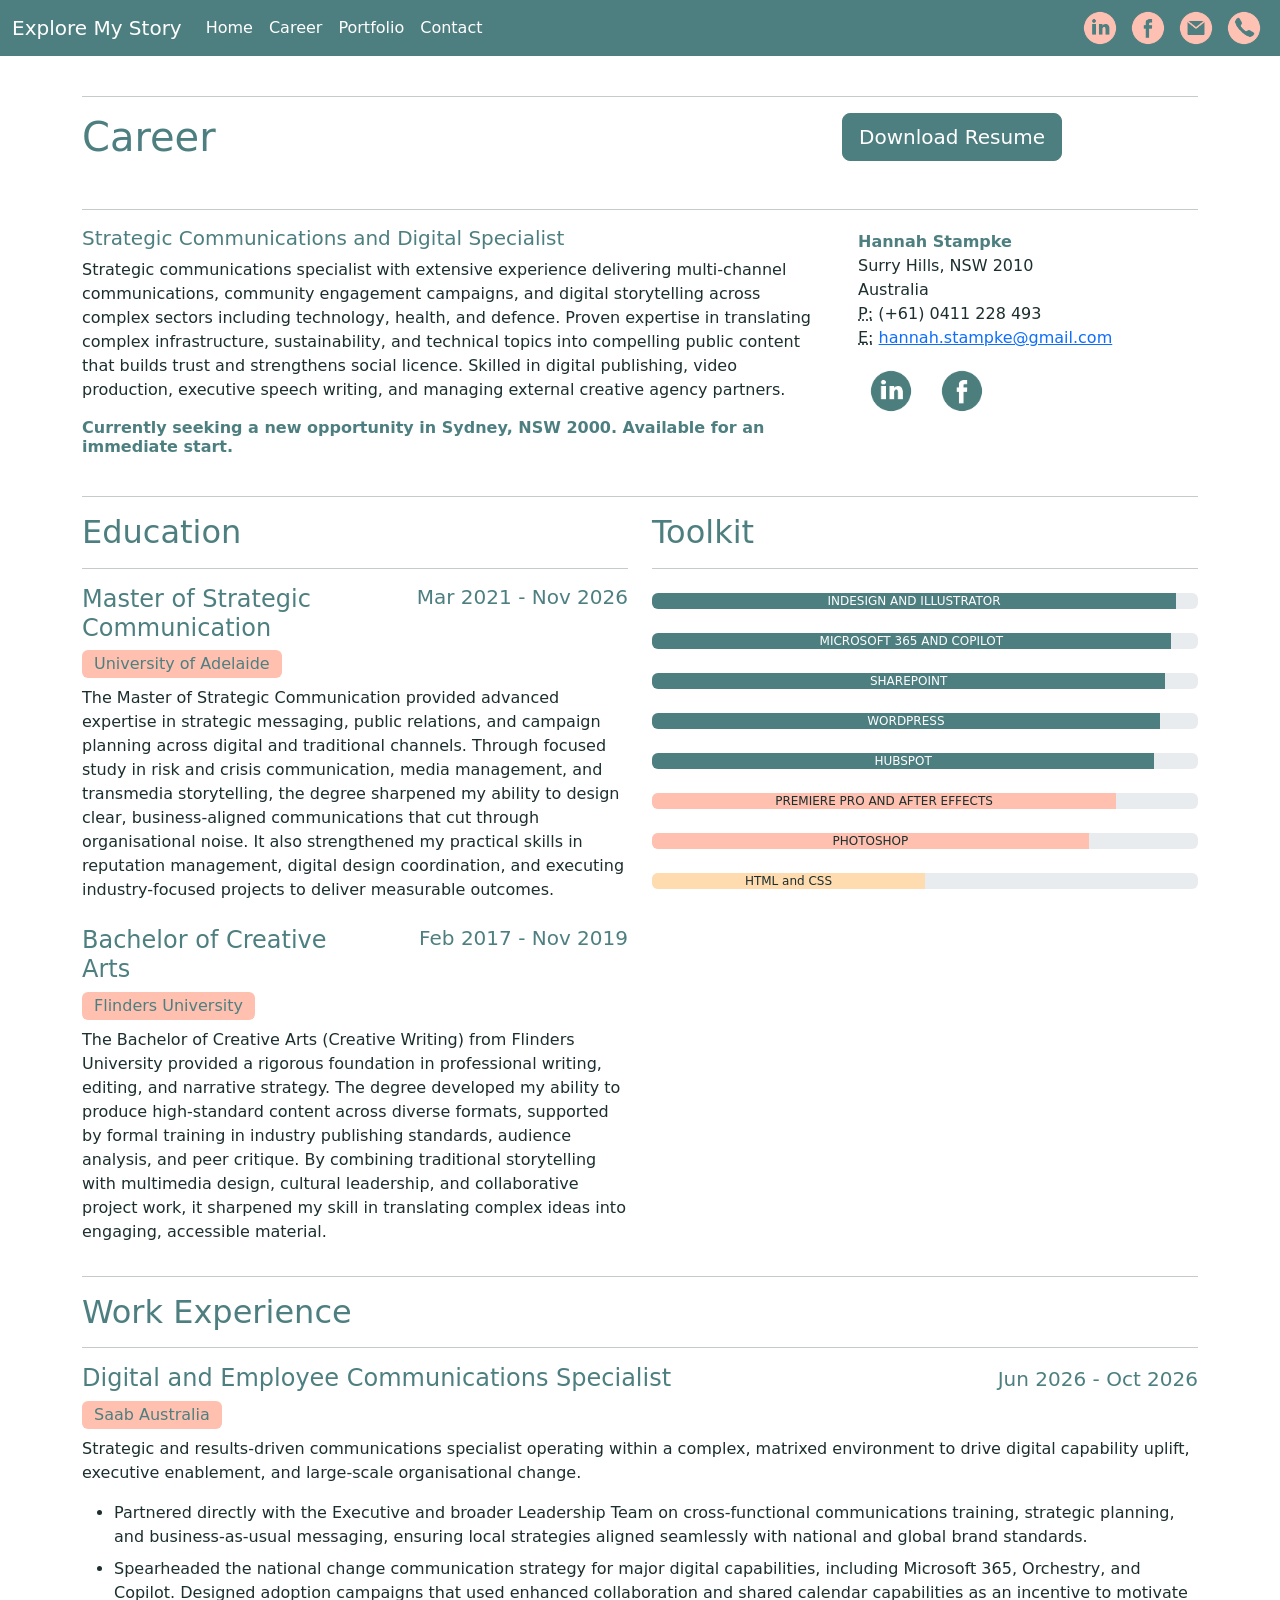
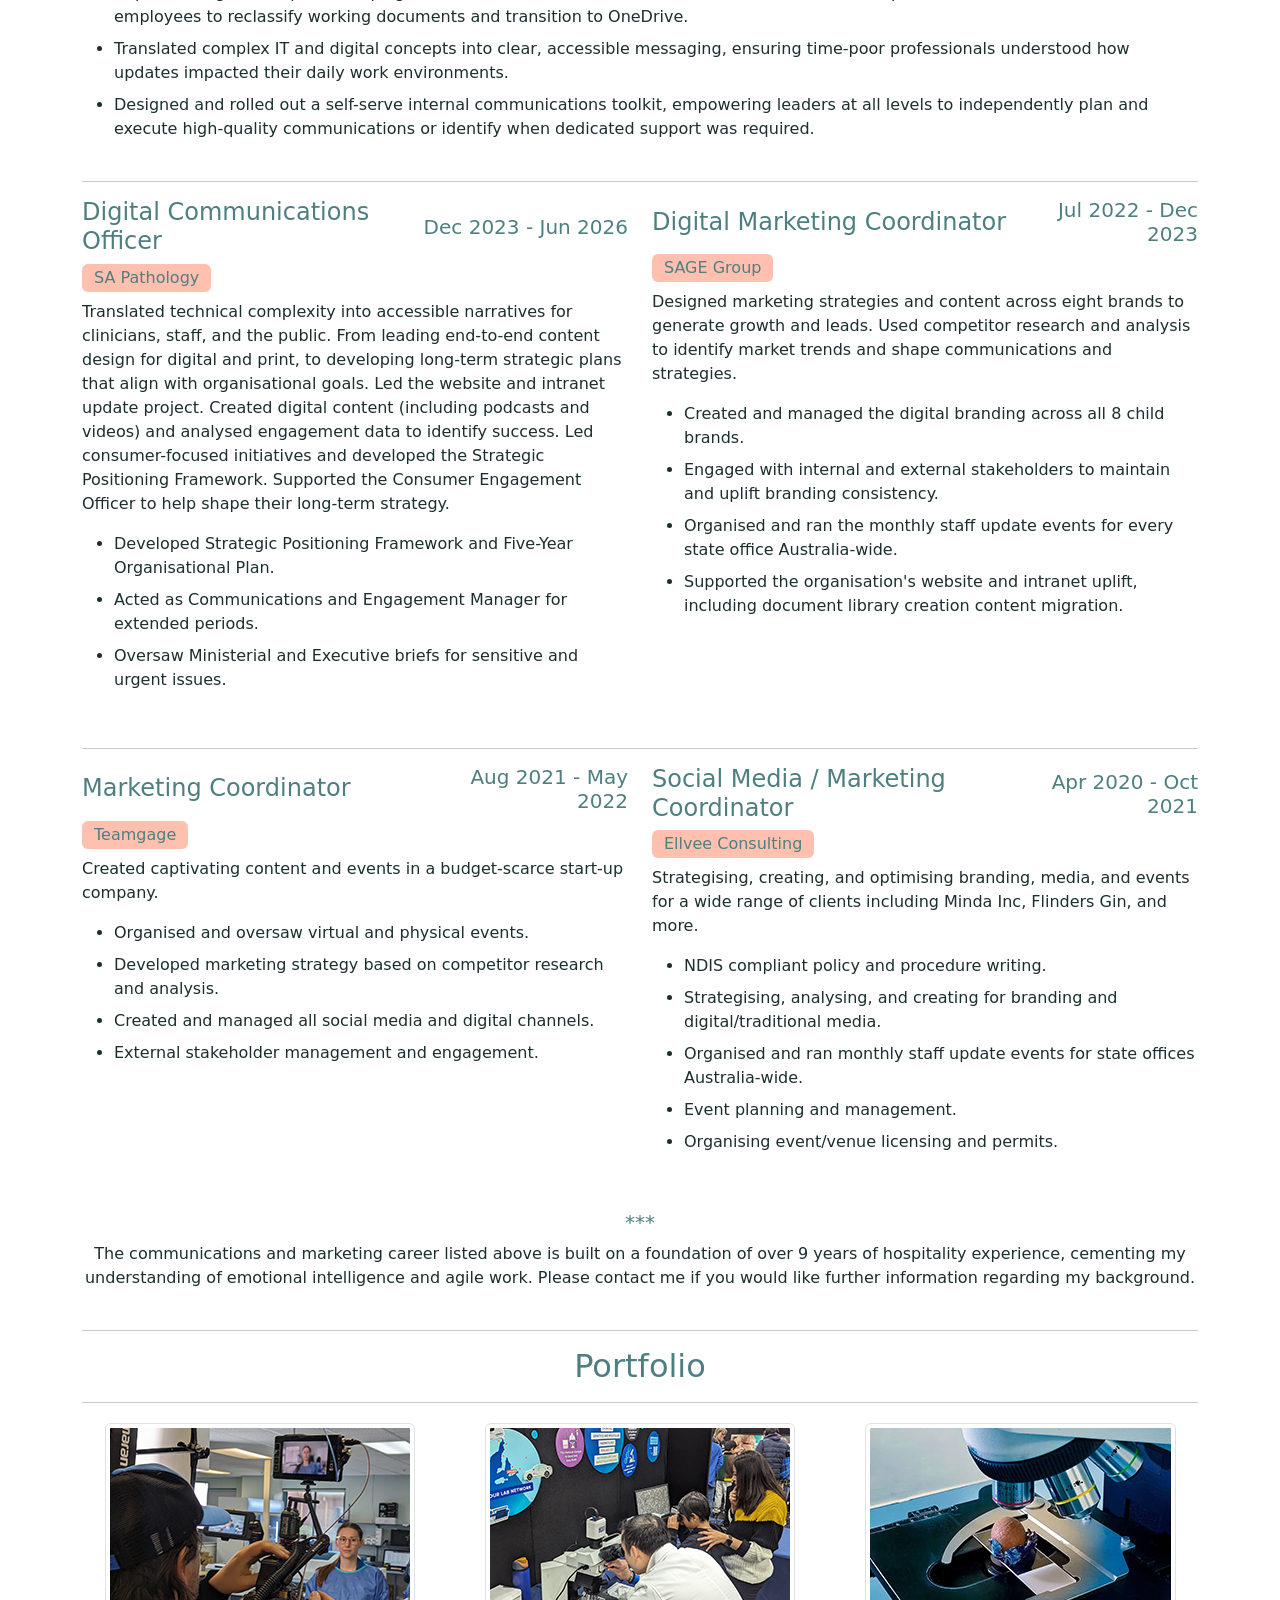
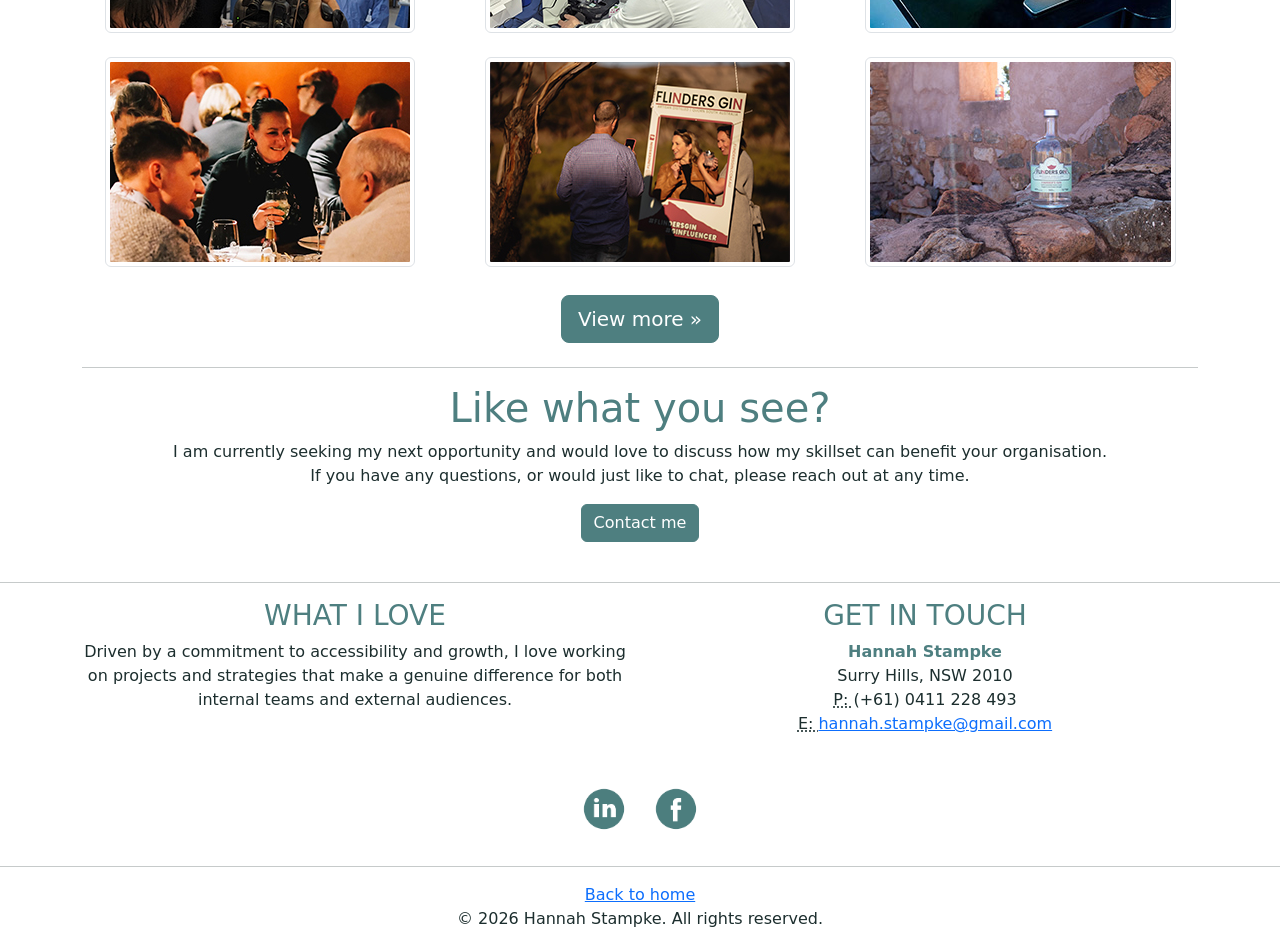
==== Career Page.html @ 4f08bca9 "first commit" ====
<!DOCTYPE html>
<html lang="en">
<head>
  <meta charset="utf-8">
  <meta http-equiv="X-UA-Compatible" content="IE=edge">
  <meta name="viewport" content="width=device-width, initial-scale=1">
  <title>Hannah Stampke Career Page</title>
  <!-- Bootstrap -->
  <link href="css/bootstrap-copy.css" rel="stylesheet">
</head>
<body>
  <nav class="navbar navbar-expand-lg navbar-dark bg-dark">
  <div class="container-fluid">
    <a class="navbar-brand" href="#">Explore My Story</a>
    <button class="navbar-toggler" type="button" data-bs-toggle="collapse" data-bs-target="#navbarSupportedContent" aria-controls="navbarSupportedContent" aria-expanded="false" aria-label="Toggle navigation">
      <span class="navbar-toggler-icon"></span>
    </button>
    <div class="collapse navbar-collapse" id="navbarSupportedContent">
      <ul class="navbar-nav text-center text-lg-start mx-auto ms-lg-0 me-lg-auto mb-2 mb-lg-0">
        <li class="nav-item">
          <a class="nav-link" href="index.html">Home</a>
        </li>
        <li class="nav-item">
          <a class="nav-link" href="Career Page.html">Career</a>
        </li>
        <li class="nav-item">
          <a class="nav-link" href="Portfolio Page.html">Portfolio</a>
        </li>
        <li class="nav-item">
          <a class="nav-link active" aria-current="page" href="Contact me page.html">Contact</a>
        </li>
      </ul>
      <div class="d-flex justify-content-center justify-content-lg-start mb-2 mb-lg-0">
        <a href="https://www.linkedin.com/in/hannah-stampke-802a62189/" target="_blank"><img class="mx-1" src="images/Linkedin Icon pink.png" alt="LinkedIn Icon" width="40" height="40"></a>
        <a href="https://www.facebook.com/hannah.stampke" target="_blank"><img class="mx-1" src="images/Facebook Icon pink.png" alt="Facebook Icon" width="40" height="40"></a>
        <a href="mailto:hannah.stampke@gmail.com"><img class="mx-1" src="images/email icon pink.png" alt="Email Icon" width="40" height="40"></a>
        <a href="tel:+61411228493"><img class="mx-1" src="images/phone icon pink.png" alt="Phone Icon" width="40" height="40"></a>
      </div>
    </div>
  </div>
</nav>

  <section>
    <div class="container">
      <div class="row"><br></div>
      <hr>
      <div class="row">
        <div class="col-lg-8 col-md-6 col-sm-12">
          <h1>Career</h1>
          <br>
        </div>
        <div class="col-lg-3 col-md-6 col-sm-12">
          <a class="btn btn-primary btn-lg" href="https://drive.google.com/file/d/1JiKF8UIN7E0deOHd1glZa2Aoj5-ndY9e/view?usp=sharing" target="_blank" role="button">Download Resume</a>
          <br>
        </div>
      </div>
      <hr>

      <div class="row">
        <div class="col-md-8 col-sm-12 mb-3">
          <div class="media-body">
            <h5 class="mt-0">Strategic Communications and Digital Specialist</h5>
            <p>Strategic communications specialist with extensive experience delivering multi-channel communications, community engagement campaigns, and digital storytelling across complex sectors including technology, health, and defence. Proven expertise in translating complex infrastructure, sustainability, and technical topics into compelling public content that builds trust and strengthens social licence. Skilled in digital publishing, video production, executive speech writing, and managing external creative agency partners.</p>
            <h6 class="mt-0">Currently seeking a new opportunity in Sydney, NSW 2000. Available for an immediate start.</h6>
          </div>
        </div>
        <div class="col-md-4 col-sm-12 mb-3">
          <div class="row justify-content-md-around m-1">
            <address>
              <strong>Hannah Stampke</strong><br>
              Surry Hills, NSW 2010<br>
              Australia<br>
              <abbr title="Phone">P:</abbr> (+61) 0411 228 493<br>
              <abbr title="Email">E:</abbr> <a href="mailto:hannah.stampke@gmail.com">hannah.stampke@gmail.com</a>
            </address>
            <div class="col-12 my-0">
              <a href="https://www.linkedin.com/in/hannah-stampke-802a62189/" target="_blank"><img class="mx-2" src="images/LinkedIn Icon.png" alt="LinkedIn Icon" width="50" height="50"></a>
              <a href="https://www.facebook.com/hannah.stampke" target="_blank"><img class="mx-2" src="images/Facebook Icon.png" alt="Facebook Icon" width="50" height="50"></a>
            </div>
          </div>
        </div>
      </div>
      <hr>

      <div class="row">
        <div class="col-md-6 col-sm-12">
          <h2>Education</h2>
          <hr>
          <div class="row">
            <div class="col-6">
              <h4>Master of Strategic Communication</h4>
            </div>
            <div class="col-6 text-end">
              <h5>Mar 2021 - Nov 2026</h5>
            </div>
          </div>
          <h5><span class="badge">University of Adelaide</span></h5>
          <p>The Master of Strategic Communication provided advanced expertise in strategic messaging, public relations, and campaign planning across digital and traditional channels. Through focused study in risk and crisis communication, media management, and transmedia storytelling, the degree sharpened my ability to design clear, business-aligned communications that cut through organisational noise. It also strengthened my practical skills in reputation management, digital design coordination, and executing industry-focused projects to deliver measurable outcomes.</p>
          
          <div class="row mt-4">
            <div class="col-6">
              <h4>Bachelor of Creative Arts</h4>
            </div>
            <div class="col-6 text-end">
              <h5>Feb 2017 - Nov 2019</h5>
            </div>
          </div>
          <h5><span class="badge">Flinders University</span></h5>
          <p>The Bachelor of Creative Arts (Creative Writing) from Flinders University provided a rigorous foundation in professional writing, editing, and narrative strategy. The degree developed my ability to produce high-standard content across diverse formats, supported by formal training in industry publishing standards, audience analysis, and peer critique. By combining traditional storytelling with multimedia design, cultural leadership, and collaborative project work, it sharpened my skill in translating complex ideas into engaging, accessible material.</p>
        </div>

        <div class="col-md-6 col-sm-12">
          <h2>Toolkit</h2>
          <hr>
          <div class="progress mt-4">
            <div class="progress-bar bg-success progress-bar-text" role="progressbar" aria-valuenow="96" aria-valuemin="0" aria-valuemax="100" style="width: 96%">INDESIGN AND ILLUSTRATOR</div>
          </div>
          <div class="progress mt-4">
            <div class="progress-bar bg-success progress-bar-text" role="progressbar" aria-valuenow="95" aria-valuemin="0" aria-valuemax="100" style="width: 95%">MICROSOFT 365 AND COPILOT</div>
          </div>
          <div class="progress mt-4">
            <div class="progress-bar bg-success progress-bar-text" role="progressbar" aria-valuenow="94" aria-valuemin="0" aria-valuemax="100" style="width: 94%">SHAREPOINT</div>
          </div>
          <div class="progress mt-4">
            <div class="progress-bar bg-success progress-bar-text" role="progressbar" aria-valuenow="93" aria-valuemin="0" aria-valuemax="100" style="width: 93%">WORDPRESS</div>
          </div>
          <div class="progress mt-4">
            <div class="progress-bar bg-success progress-bar-text" role="progressbar" aria-valuenow="92" aria-valuemin="0" aria-valuemax="100" style="width: 92%">HUBSPOT</div>
          </div>
          <div class="progress mt-4">
            <div class="progress-bar bg-info" role="progressbar" aria-valuenow="85" aria-valuemin="0" aria-valuemax="100" style="width: 85%">PREMIERE PRO AND AFTER EFFECTS</div>
          </div>
          <div class="progress mt-4">
            <div class="progress-bar bg-info" role="progressbar" aria-valuenow="80" aria-valuemin="0" aria-valuemax="100" style="width: 80%">PHOTOSHOP</div>
          </div>
          <div class="progress mt-4">
            <div class="progress-bar bg-warning" role="progressbar" aria-valuenow="50" aria-valuemin="0" aria-valuemax="100" style="width: 50%">HTML and CSS</div>
          </div>
        </div>
      </div>
      <hr>

      <h2>Work Experience</h2>
      <hr>

      <!-- Saab Australia -->
      <div class="row mb-4">
        <div class="col-12">
          <div class="row align-items-center">
            <div class="col-lg-7 col-md-12">
              <h4>Digital and Employee Communications Specialist</h4>
            </div>
            <div class="col-lg-5 col-md-12 text-lg-end">
              <h5>Jun 2026 - Oct 2026</h5>
            </div>
          </div>
          <h5><span class="badge">Saab Australia</span></h5>
          <p>Strategic and results-driven communications specialist operating within a complex, matrixed environment to drive digital capability uplift, executive enablement, and large-scale organisational change.</p>
          <ul>
            <li class="mb-2">Partnered directly with the Executive and broader Leadership Team on cross-functional communications training, strategic planning, and business-as-usual messaging, ensuring local strategies aligned seamlessly with national and global brand standards.</li>
            <li class="mb-2">Spearheaded the national change communication strategy for major digital capabilities, including Microsoft 365, Orchestry, and Copilot. Designed adoption campaigns that used enhanced collaboration and shared calendar capabilities as an incentive to motivate employees to reclassify working documents and transition to OneDrive.</li>
            <li class="mb-2">Translated complex IT and digital concepts into clear, accessible messaging, ensuring time-poor professionals understood how updates impacted their daily work environments.</li>
            <li>Designed and rolled out a self-serve internal communications toolkit, empowering leaders at all levels to independently plan and execute high-quality communications or identify when dedicated support was required.</li>
          </ul>
        </div>
      </div>
      <hr>

      <!-- SA Pathology & SAGE Group -->
      <div class="row mb-4">
        <div class="col-md-6 col-sm-12 mb-3">
          <div class="row align-items-center">
            <div class="col-lg-7 col-md-12">
              <h4>Digital Communications Officer</h4>
            </div>
            <div class="col-lg-5 col-md-12 text-lg-end">
              <h5>Dec 2023 - Jun 2026</h5>
            </div>
          </div>
          <h5><span class="badge">SA Pathology</span></h5>
          <p>Translated technical complexity into accessible narratives for clinicians, staff, and the public. From leading end-to-end content design for digital and print, to developing long-term strategic plans that align with organisational goals. Led the website and intranet update project. Created digital content (including podcasts and videos) and analysed engagement data to identify success. Led consumer-focused initiatives and developed the Strategic Positioning Framework. Supported the Consumer Engagement Officer to help shape their long-term strategy.</p>
          <ul>
            <li class="mb-2">Developed Strategic Positioning Framework and Five-Year Organisational Plan.</li>
            <li class="mb-2">Acted as Communications and Engagement Manager for extended periods.</li>
            <li>Oversaw Ministerial and Executive briefs for sensitive and urgent issues.</li>
          </ul>
        </div>
        <div class="col-md-6 col-sm-12 mb-3">
          <div class="row align-items-center">
            <div class="col-lg-8 col-md-12">
              <h4>Digital Marketing Coordinator</h4>
            </div>
            <div class="col-lg-4 col-md-12 text-lg-end">
              <h5>Jul 2022 - Dec 2023</h5>
            </div>
          </div>
          <h5><span class="badge">SAGE Group</span></h5>
          <p>Designed marketing strategies and content across eight brands to generate growth and leads. Used competitor research and analysis to identify market trends and shape communications and strategies.</p>
          <ul>
            <li class="mb-2">Created and managed the digital branding across all 8 child brands.</li>
            <li class="mb-2">Engaged with internal and external stakeholders to maintain and uplift branding consistency.</li>
            <li class="mb-2">Organised and ran the monthly staff update events for every state office Australia-wide.</li>
            <li>Supported the organisation's website and intranet uplift, including document library creation content migration.</li>
          </ul>
        </div>
      </div>
      <hr>

      <!-- Teamgage & Ellvee Consulting -->
      <div class="row mb-4">
        <div class="col-md-6 col-sm-12 mb-3">
          <div class="row align-items-center">
            <div class="col-lg-7 col-md-12">
              <h4>Marketing Coordinator</h4>
            </div>
            <div class="col-lg-5 col-md-12 text-lg-end">
              <h5>Aug 2021 - May 2022</h5>
            </div>
          </div>
          <h5><span class="badge">Teamgage</span></h5>
          <p>Created captivating content and events in a budget-scarce start-up company.</p>
          <ul>
            <li class="mb-2">Organised and oversaw virtual and physical events.</li>
            <li class="mb-2">Developed marketing strategy based on competitor research and analysis.</li>
            <li class="mb-2">Created and managed all social media and digital channels.</li>
            <li>External stakeholder management and engagement.</li>
          </ul>
        </div>
        <div class="col-md-6 col-sm-12 mb-3">
          <div class="row align-items-center">
            <div class="col-lg-8 col-md-12">
              <h4>Social Media / Marketing Coordinator</h4>
            </div>
            <div class="col-lg-4 col-md-12 text-lg-end">
              <h5>Apr 2020 - Oct 2021</h5>
            </div>
          </div>
          <h5><span class="badge">Ellvee Consulting</span></h5>
          <p>Strategising, creating, and optimising branding, media, and events for a wide range of clients including Minda Inc, Flinders Gin, and more.</p>
          <ul>
            <li class="mb-2">NDIS compliant policy and procedure writing.</li>
            <li class="mb-2">Strategising, analysing, and creating for branding and digital/traditional media.</li>
            <li class="mb-2">Organised and ran monthly staff update events for state offices Australia-wide.</li>
            <li class="mb-2">Event planning and management.</li>
            <li>Organising event/venue licensing and permits.</li>
          </ul>
        </div>
      </div>

      <div class="row mb-4">
        <div class="col-12 text-center">
		<h5 class="strong">***</h5>
          <p>The communications and marketing career listed above is built on a foundation of over 9 years of hospitality experience, cementing my understanding of emotional intelligence and agile work. Please contact me if you would like further information regarding my background.</p>
        </div>
      </div>
      <hr>

      <h2 class="text-center">Portfolio</h2>
      <hr>
      <div class="row text-center mb-3">
        <div class="col-sm-4 col-12 p-1"><a href="Portfolio Page.html"><img class="img-thumbnail" src="images/Regional Recruitment Campaign.jpg" alt="Regional Recruitment Campaign"></a></div>
        <div class="col-sm-4 col-12 p-1"><a href="Portfolio Page.html"><img class="img-thumbnail" src="images/Science Alive.jpg" alt="Science Alive"></a></div>
        <div class="col-sm-4 col-12 p-1"><a href="Portfolio Page.html"><img class="img-thumbnail" src="images/Fun Projects.jpg" alt="Fun Projects"></a></div>
      </div>
      <div class="row text-center mb-3">
        <div class="col-sm-4 col-12 p-1"><a href="Portfolio Page.html"><img class="img-thumbnail" src="images/Dine with the distiller.jpg" alt="Dine with the distiller"></a></div>
        <div class="col-sm-4 col-12 p-1"><a href="Portfolio Page.html"><img class="img-thumbnail" src="images/Flinders Gin Launch Event.jpg" alt="Flinders Gin Launch Event"></a></div>
        <div class="col-sm-4 col-12 p-1"><a href="Portfolio Page.html"><img class="img-thumbnail" src="images/Flinders Gin Photography.jpg" alt="Flinders Gin Photography"></a></div>
      </div>
      <div class="row my-4">
        <div class="col-12 text-center">
          <a class="btn btn-primary btn-lg" href="Portfolio Page.html" role="button">View more &raquo;</a>
        </div>
      </div>
      <hr>

      <div class="row">
        <div class="col-12 text-center mb-4">
          <h1>Like what you see?</h1>
          <p>I am currently seeking my next opportunity and would love to discuss how my skillset can benefit your organisation.<br>If you have any questions, or would just like to chat, please reach out at any time.</p>
          <a href="Contact me page.html"><button type="button" class="btn btn-success">Contact me</button></a>
        </div>
      </div>
    </div>
  </section>
  <hr>

  <div class="section">
    <div class="container">
      <div class="row">
        <div class="col-md-6 col-12 mb-3">
          <h3 class="text-center">WHAT I LOVE</h3>
          <p class="text-center">Driven by a commitment to accessibility and growth, I love working on projects and strategies that make a genuine difference for both internal teams and external audiences.</p>
        </div>
        <div class="col-md-6 col-12 mb-3">
          <h3 class="text-center">GET IN TOUCH</h3>
          <address class="text-center">
            <strong>Hannah Stampke</strong><br>
            Surry Hills, NSW 2010<br>
            <abbr title="Phone">P: </abbr> (+61) 0411 228 493 <br>
            <abbr title="Email">E: </abbr><a href="mailto:hannah.stampke@gmail.com">hannah.stampke@gmail.com</a>
          </address>
        </div>
      </div>
    </div>
  </div>

  <section>
    <div class="container">
      <div class="row justify-content-center">
        <div class="col-12 text-center my-3">
          <a href="https://www.linkedin.com/in/hannah-stampke-802a62189/" target="_blank"><img class="mx-2" src="images/LinkedIn Icon.png" alt="LinkedIn Icon" width="50" height="50"></a>
          <a href="https://www.facebook.com/hannah.stampke" target="_blank"><img class="mx-2" src="images/Facebook Icon.png" alt="Facebook Icon" width="50" height="50"></a>
        </div>
      </div>
    </div>
  </section>
  <hr>

  <footer class="text-center">
    <div class="container">
      <div class="row">
        <div class="col-12">
          <a href="index.html">Back to home</a>
          <p>&copy; 2026 Hannah Stampke. All rights reserved.</p>
        </div>
      </div>
    </div>
  </footer>

  <!-- Include all compiled plugins (below), or include individual files as needed -->
  <script src="js/popper-2.11.8.min.js"></script>
  <script src="js/bootstrap-5.3.8.js"></script>
</body>
</html>
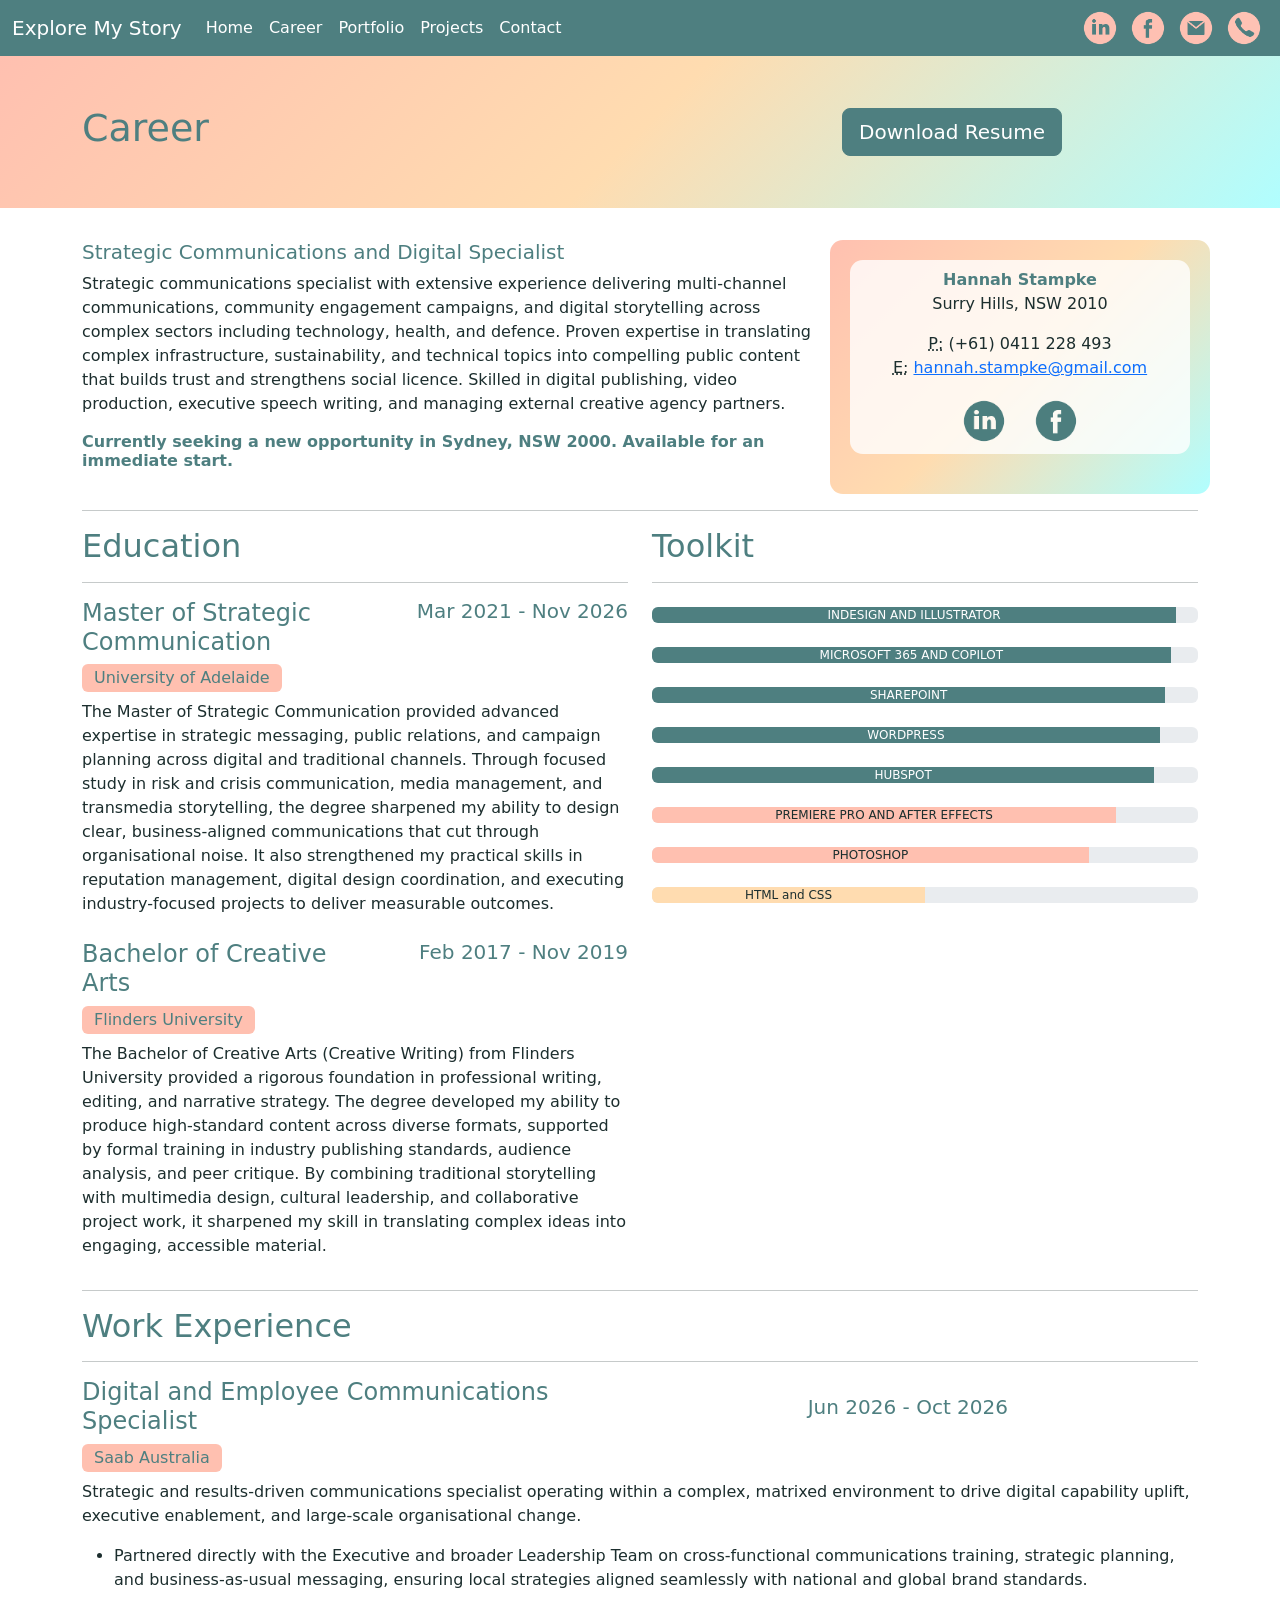
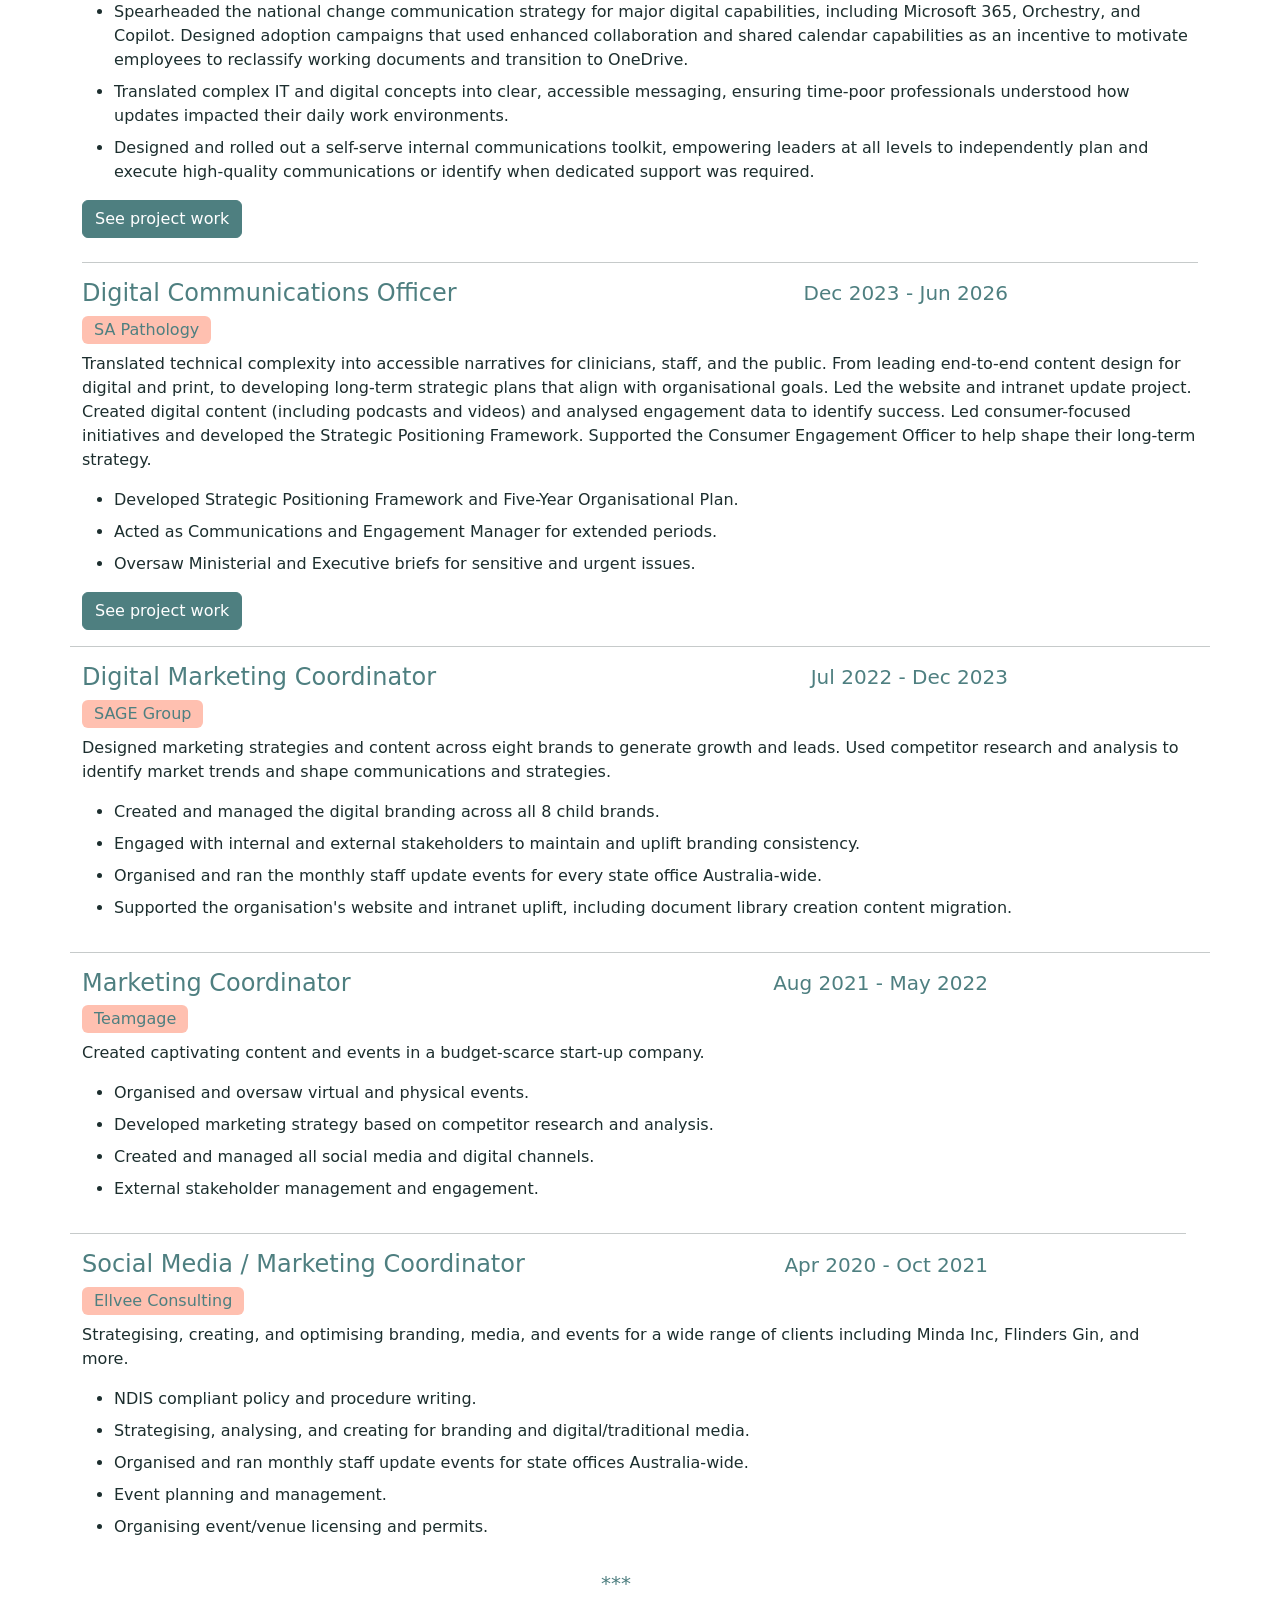
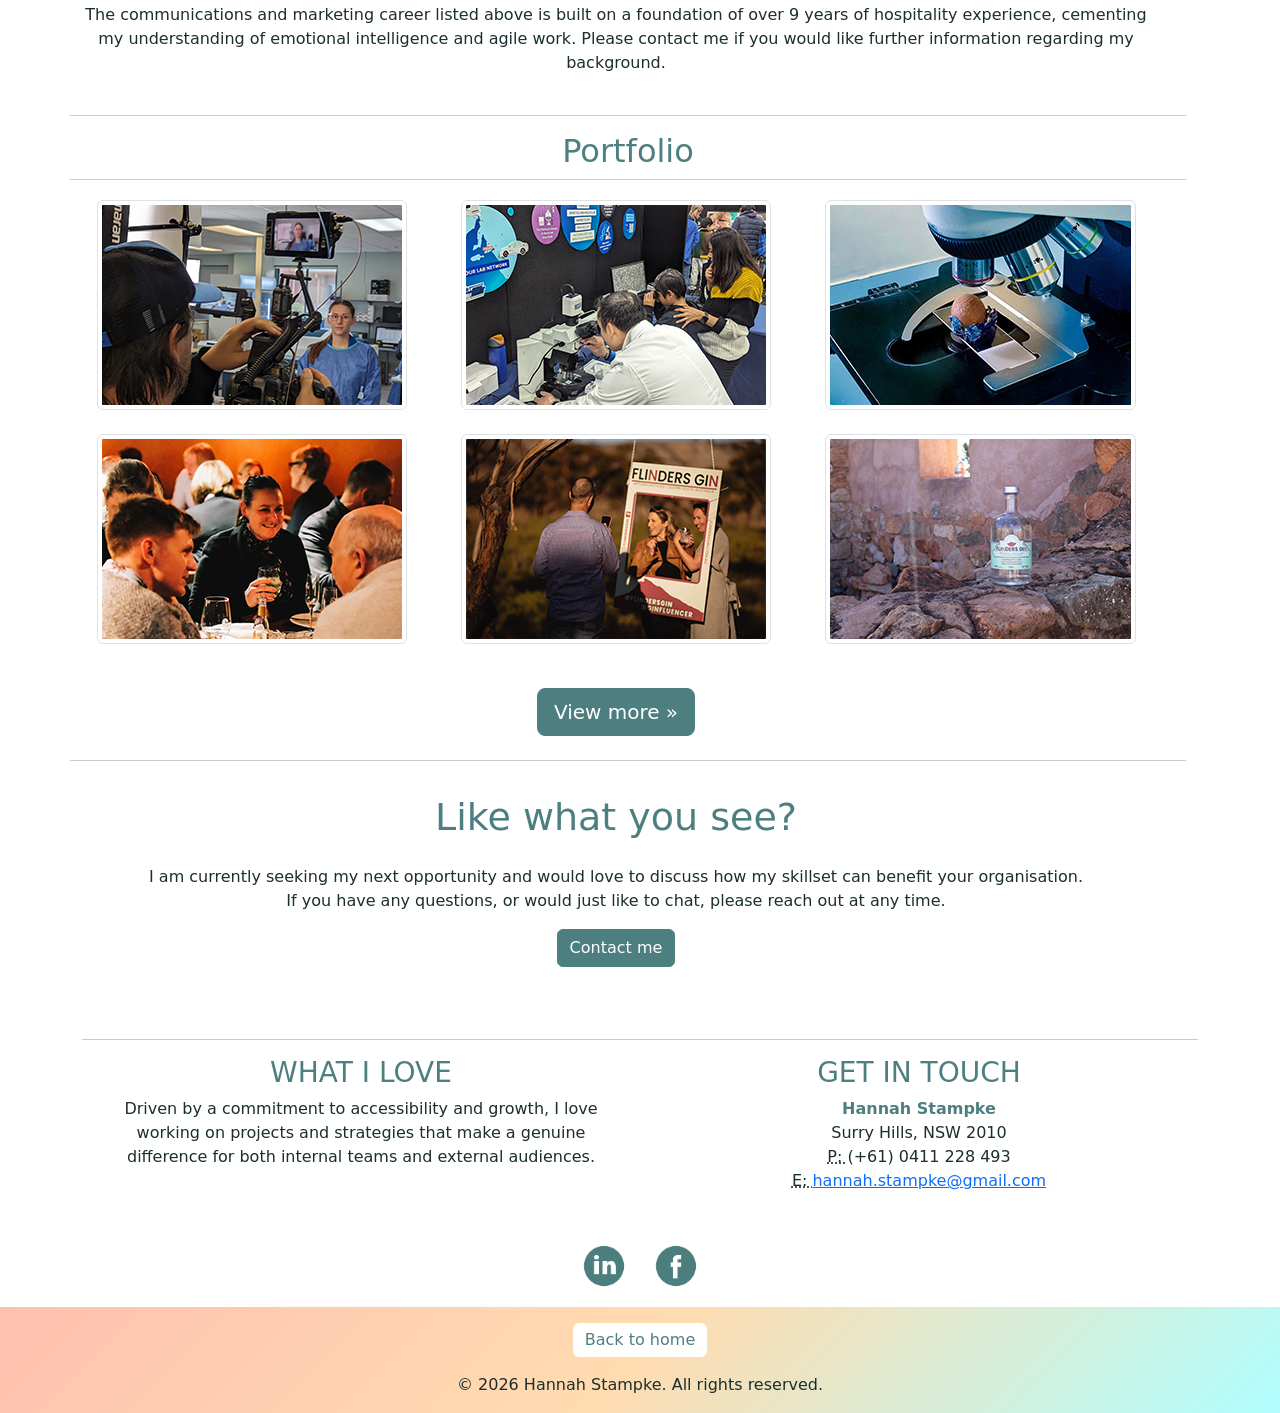
==== commit 7ebce82f: "Updated lots of stuff including portfolio accordions." ====
--- a/Career Page.html
+++ b/Career Page.html
@@ -26,6 +26,9 @@
         <li class="nav-item">
           <a class="nav-link" href="Portfolio Page.html">Portfolio</a>
         </li>
+		<li class="nav-item">
+          <a class="nav-link" href="Portfolio Page.html#strategies">Projects</a>
+        </li>  
         <li class="nav-item">
           <a class="nav-link active" aria-current="page" href="Contact me page.html">Contact</a>
         </li>
@@ -40,23 +43,24 @@
   </div>
 </nav>
 
-  <section>
+ <section>
+	<section>
+	<div style="background: linear-gradient(135deg, #FFC0B0, #FFDCB0, #B0FEFF); color: #1C2E2E;">
+  		<div class="container" style="padding-top: 2rem; padding-bottom: 2rem;">
+    		<div class="row align-items-center">
+      			<div class="col-md-8 col-12">
+        			<h1>Career</h1>
+      			</div>
+      		<div class="col-md-4 col-12 mt-3 mt-md-0">
+        	<a class="btn btn-primary btn-lg" href="https://drive.google.com/file/d/1JiKF8UIN7E0deOHd1glZa2Aoj5-ndY9e/view?usp=sharing" target="_blank" role="button">Download Resume</a>
+      </div>
+    </div>
+  </div>
+</div>
+  </section>
     <div class="container">
-      <div class="row"><br></div>
-      <hr>
-      <div class="row">
-        <div class="col-lg-8 col-md-6 col-sm-12">
-          <h1>Career</h1>
-          <br>
-        </div>
-        <div class="col-lg-3 col-md-6 col-sm-12">
-          <a class="btn btn-primary btn-lg" href="https://drive.google.com/file/d/1JiKF8UIN7E0deOHd1glZa2Aoj5-ndY9e/view?usp=sharing" target="_blank" role="button">Download Resume</a>
-          <br>
-        </div>
-      </div>
-      <hr>
-
-      <div class="row">
+	<section>
+      <div class="row" style="padding-top: 2rem">
         <div class="col-md-8 col-sm-12 mb-3">
           <div class="media-body">
             <h5 class="mt-0">Strategic Communications and Digital Specialist</h5>
@@ -64,12 +68,11 @@
             <h6 class="mt-0">Currently seeking a new opportunity in Sydney, NSW 2000. Available for an immediate start.</h6>
           </div>
         </div>
-        <div class="col-md-4 col-sm-12 mb-3">
-          <div class="row justify-content-md-around m-1">
+        <div class="col-md-4 col-sm-10 col-11 mx-auto" style="background: linear-gradient(135deg, #FFC0B0, #FFDCB0, #B0FEFF); color: #1C2E2E; border-radius: 0.8rem; padding: 1rem;">
+          <div class="row justify-content-center text-center m-1" style="background-color: rgba(255, 255, 255, 0.8); border-radius: 0.8rem; padding: 0.5rem;">
             <address>
-              <strong>Hannah Stampke</strong><br>
-              Surry Hills, NSW 2010<br>
-              Australia<br>
+              <strong>Hannah Stampke</strong>
+				<p>Surry Hills, NSW 2010</p>
               <abbr title="Phone">P:</abbr> (+61) 0411 228 493<br>
               <abbr title="Email">E:</abbr> <a href="mailto:hannah.stampke@gmail.com">hannah.stampke@gmail.com</a>
             </address>
@@ -147,10 +150,10 @@
       <div class="row mb-4">
         <div class="col-12">
           <div class="row align-items-center">
-            <div class="col-lg-7 col-md-12">
+            <div class="col-lg-6 col-md-12">
               <h4>Digital and Employee Communications Specialist</h4>
             </div>
-            <div class="col-lg-5 col-md-12 text-lg-end">
+            <div class="col-lg-4 col-md-12 text-lg-end">
               <h5>Jun 2026 - Oct 2026</h5>
             </div>
           </div>
@@ -162,18 +165,19 @@
             <li class="mb-2">Translated complex IT and digital concepts into clear, accessible messaging, ensuring time-poor professionals understood how updates impacted their daily work environments.</li>
             <li>Designed and rolled out a self-serve internal communications toolkit, empowering leaders at all levels to independently plan and execute high-quality communications or identify when dedicated support was required.</li>
           </ul>
+			<a href="Portfolio Page.html#strategies" type="button" class="btn btn-success">See project work</a>
         </div>
       </div>
       <hr>
 
       <!-- SA Pathology & SAGE Group -->
       <div class="row mb-4">
-        <div class="col-md-6 col-sm-12 mb-3">
-          <div class="row align-items-center">
-            <div class="col-lg-7 col-md-12">
+        <div class=" col-lg-12 col-md-12 col-sm-12 mb-3">
+          <div class="row align-items-center">
+            <div class="col-lg-6 col-md-12">
               <h4>Digital Communications Officer</h4>
             </div>
-            <div class="col-lg-5 col-md-12 text-lg-end">
+            <div class="col-lg-4 col-md-12 text-lg-end">
               <h5>Dec 2023 - Jun 2026</h5>
             </div>
           </div>
@@ -184,10 +188,12 @@
             <li class="mb-2">Acted as Communications and Engagement Manager for extended periods.</li>
             <li>Oversaw Ministerial and Executive briefs for sensitive and urgent issues.</li>
           </ul>
-        </div>
-        <div class="col-md-6 col-sm-12 mb-3">
-          <div class="row align-items-center">
-            <div class="col-lg-8 col-md-12">
+			<a href="Portfolio Page.html#strategies" type="button" class="btn btn-success">See project work</a>
+        </div>
+		  <hr>
+        <div class="col-lg -12 col-md-12 col-sm-12 mb-3">
+          <div class="row align-items-center">
+            <div class="col-lg-6 col-md-12">
               <h4>Digital Marketing Coordinator</h4>
             </div>
             <div class="col-lg-4 col-md-12 text-lg-end">
@@ -203,17 +209,15 @@
             <li>Supported the organisation's website and intranet uplift, including document library creation content migration.</li>
           </ul>
         </div>
-      </div>
-      <hr>
-
+      <hr>
       <!-- Teamgage & Ellvee Consulting -->
       <div class="row mb-4">
-        <div class="col-md-6 col-sm-12 mb-3">
-          <div class="row align-items-center">
-            <div class="col-lg-7 col-md-12">
+        <div class="col-lg-12 col-md-612 col-sm-12 mb-3">
+          <div class="row align-items-center">
+            <div class="col-lg-6 col-md-12">
               <h4>Marketing Coordinator</h4>
             </div>
-            <div class="col-lg-5 col-md-12 text-lg-end">
+            <div class="col-lg-4 col-md-12 text-lg-end">
               <h5>Aug 2021 - May 2022</h5>
             </div>
           </div>
@@ -226,9 +230,10 @@
             <li>External stakeholder management and engagement.</li>
           </ul>
         </div>
-        <div class="col-md-6 col-sm-12 mb-3">
-          <div class="row align-items-center">
-            <div class="col-lg-8 col-md-12">
+		  <hr>
+        <div class="col-lg-12 col-md-12 col-sm-12 mb-3">
+          <div class="row align-items-center">
+            <div class="col-lg-6 col-md-12">
               <h4>Social Media / Marketing Coordinator</h4>
             </div>
             <div class="col-lg-4 col-md-12 text-lg-end">
@@ -245,14 +250,12 @@
             <li>Organising event/venue licensing and permits.</li>
           </ul>
         </div>
-      </div>
-
       <div class="row mb-4">
         <div class="col-12 text-center">
-		<h5 class="strong">***</h5>
-          <p>The communications and marketing career listed above is built on a foundation of over 9 years of hospitality experience, cementing my understanding of emotional intelligence and agile work. Please contact me if you would like further information regarding my background.</p>
-        </div>
-      </div>
+			<h5 class="strong">***</h5>
+          	<p>The communications and marketing career listed above is built on a foundation of over 9 years of hospitality experience, cementing my understanding of emotional intelligence and agile work. Please contact me if you would like further information regarding my background.</p>
+     	 </div>
+		</div>
       <hr>
 
       <h2 class="text-center">Portfolio</h2>
@@ -278,7 +281,7 @@
         <div class="col-12 text-center mb-4">
           <h1>Like what you see?</h1>
           <p>I am currently seeking my next opportunity and would love to discuss how my skillset can benefit your organisation.<br>If you have any questions, or would just like to chat, please reach out at any time.</p>
-          <a href="Contact me page.html"><button type="button" class="btn btn-success">Contact me</button></a>
+          <a href="Contact me page.html" type="button" class="btn btn-success">Contact me</a>
         </div>
       </div>
     </div>
@@ -304,6 +307,7 @@
       </div>
     </div>
   </div>
+</section>
 
   <section>
     <div class="container">
@@ -315,18 +319,17 @@
       </div>
     </div>
   </section>
-  <hr>
-
-  <footer class="text-center">
+
+ <footer class="text-center" style="background: linear-gradient(135deg, #FFC0B0, #FFDCB0, #B0FEFF); color: #1C2E2E">
     <div class="container">
       <div class="row">
-        <div class="col-12">
-          <a href="index.html">Back to home</a>
-          <p>&copy; 2026 Hannah Stampke. All rights reserved.</p>
-        </div>
-      </div>
-    </div>
-  </footer>
+        <div class="col-12" style="padding-top: 1rem">
+          <a href="index.html"><subheading>Back to home</subheading></a>
+          <p style="padding-top: 1rem">&copy; 2026 Hannah Stampke. All rights reserved.</p>
+        </div>
+      </div>
+    </div>
+ </footer>
 
   <!-- Include all compiled plugins (below), or include individual files as needed -->
   <script src="js/popper-2.11.8.min.js"></script>
